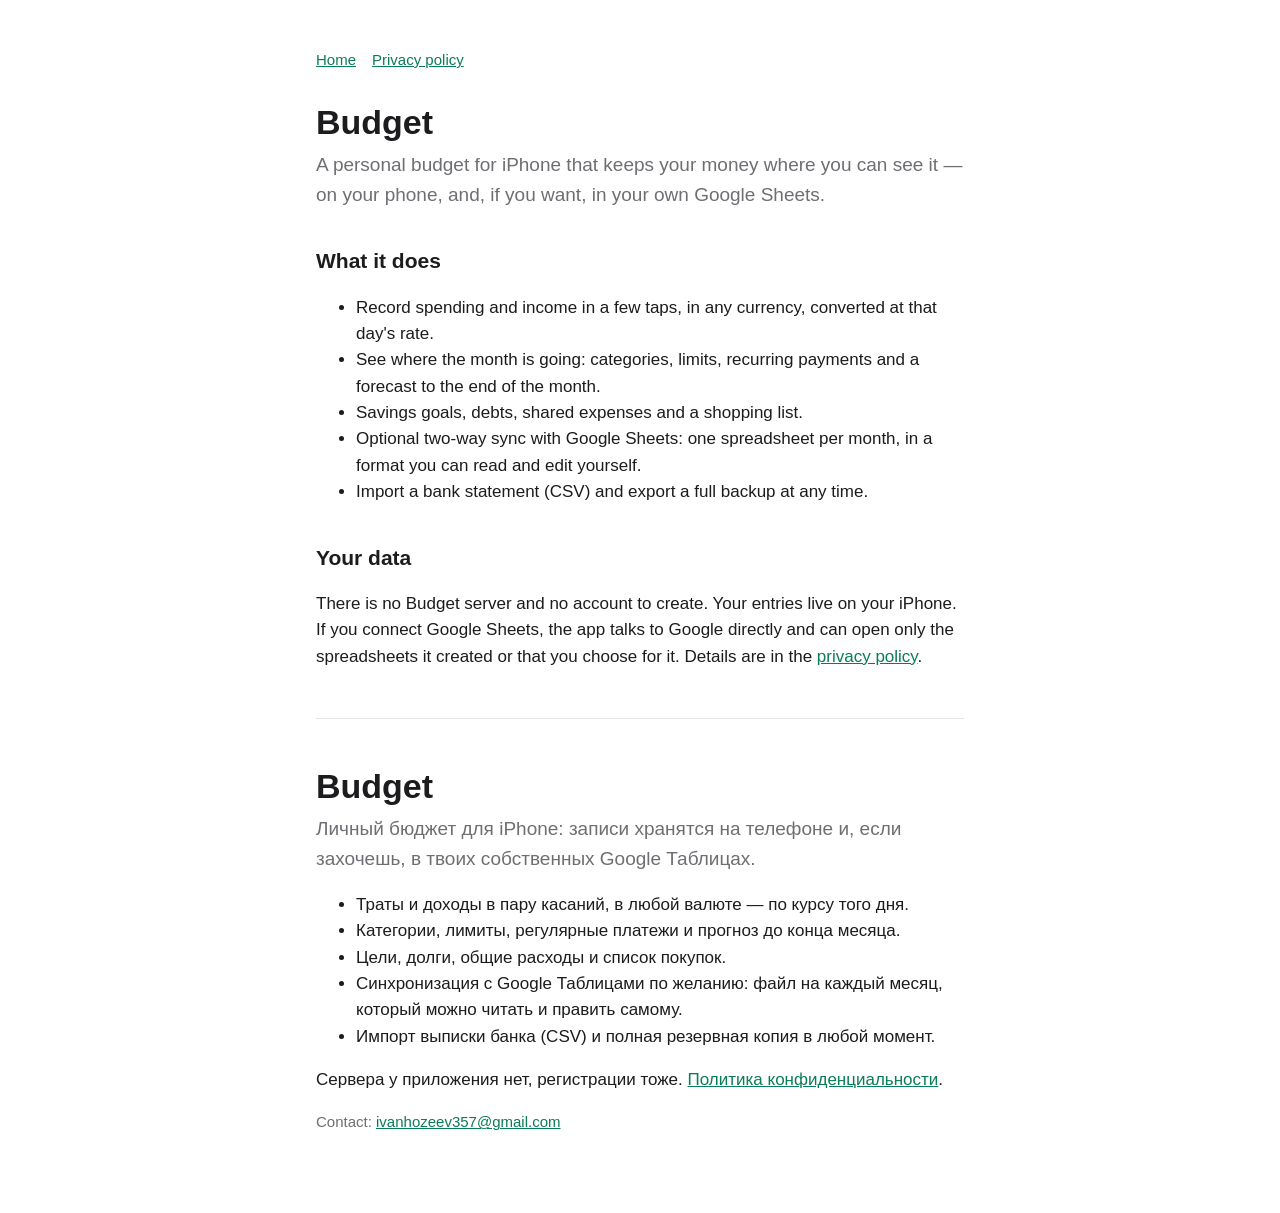
==== index.html @ ef304610 "Home page and privacy policy for Budget Co-Authored-By: Claude Opus 5.5 <noreply@anthropic.com>" ====
<!doctype html>
<html lang="en">
<head>
<meta charset="utf-8">
<meta name="viewport" content="width=device-width, initial-scale=1">
<title>Budget</title>
<meta name="description" content="Budget — a personal budget app for iPhone that works with your own Google Sheets.">
<link rel="stylesheet" href="style.css">
</head>
<body>
<main>
<nav><a href="./">Home</a><a href="privacy.html">Privacy policy</a></nav>

<h1>Budget</h1>
<p class="lead">A personal budget for iPhone that keeps your money where you can see it — on your phone, and, if you want, in your own Google Sheets.</p>

<h2>What it does</h2>
<ul>
<li>Record spending and income in a few taps, in any currency, converted at that day's rate.</li>
<li>See where the month is going: categories, limits, recurring payments and a forecast to the end of the month.</li>
<li>Savings goals, debts, shared expenses and a shopping list.</li>
<li>Optional two-way sync with Google Sheets: one spreadsheet per month, in a format you can read and edit yourself.</li>
<li>Import a bank statement (CSV) and export a full backup at any time.</li>
</ul>

<h2>Your data</h2>
<p>There is no Budget server and no account to create. Your entries live on your iPhone. If you connect Google Sheets, the app talks to Google directly and can open only the spreadsheets it created or that you choose for it. Details are in the <a href="privacy.html">privacy policy</a>.</p>

<hr>

<h1 lang="ru">Budget</h1>
<p class="lead" lang="ru">Личный бюджет для iPhone: записи хранятся на телефоне и, если захочешь, в твоих собственных Google Таблицах.</p>
<ul lang="ru">
<li>Траты и доходы в пару касаний, в любой валюте — по курсу того дня.</li>
<li>Категории, лимиты, регулярные платежи и прогноз до конца месяца.</li>
<li>Цели, долги, общие расходы и список покупок.</li>
<li>Синхронизация с Google Таблицами по желанию: файл на каждый месяц, который можно читать и править самому.</li>
<li>Импорт выписки банка (CSV) и полная резервная копия в любой момент.</li>
</ul>
<p lang="ru">Сервера у приложения нет, регистрации тоже. <a href="privacy.html#ru">Политика конфиденциальности</a>.</p>

<p class="muted">Contact: <a href="mailto:ivanhozeev357@gmail.com">ivanhozeev357@gmail.com</a></p>
</main>
</body>
</html>
---- style.css ----
:root { --bg: #ffffff; --fg: #1c1c1e; --muted: #6e6e73; --accent: #0a7d55; --rule: #e5e5ea; }
@media (prefers-color-scheme: dark) { :root { --bg: #000000; --fg: #f2f2f7; --muted: #98989f; --accent: #30d18f; --rule: #2c2c2e; } }
* { box-sizing: border-box; }
body { margin: 0; background: var(--bg); color: var(--fg); font: 17px/1.55 -apple-system, BlinkMacSystemFont, "Segoe UI", Roboto, sans-serif; }
main { max-width: 680px; margin: 0 auto; padding: 48px 16px 64px; }
h1 { font-size: 34px; line-height: 1.15; margin: 0 0 8px; font-weight: 800; }
h2 { font-size: 21px; margin: 36px 0 8px; }
p, li { color: var(--fg); }
.lead { color: var(--muted); font-size: 19px; margin-top: 0; }
.muted { color: var(--muted); font-size: 15px; }
a { color: var(--accent); }
hr { border: 0; border-top: 1px solid var(--rule); margin: 48px 0; }
nav { display: flex; gap: 16px; font-size: 15px; margin-bottom: 32px; }
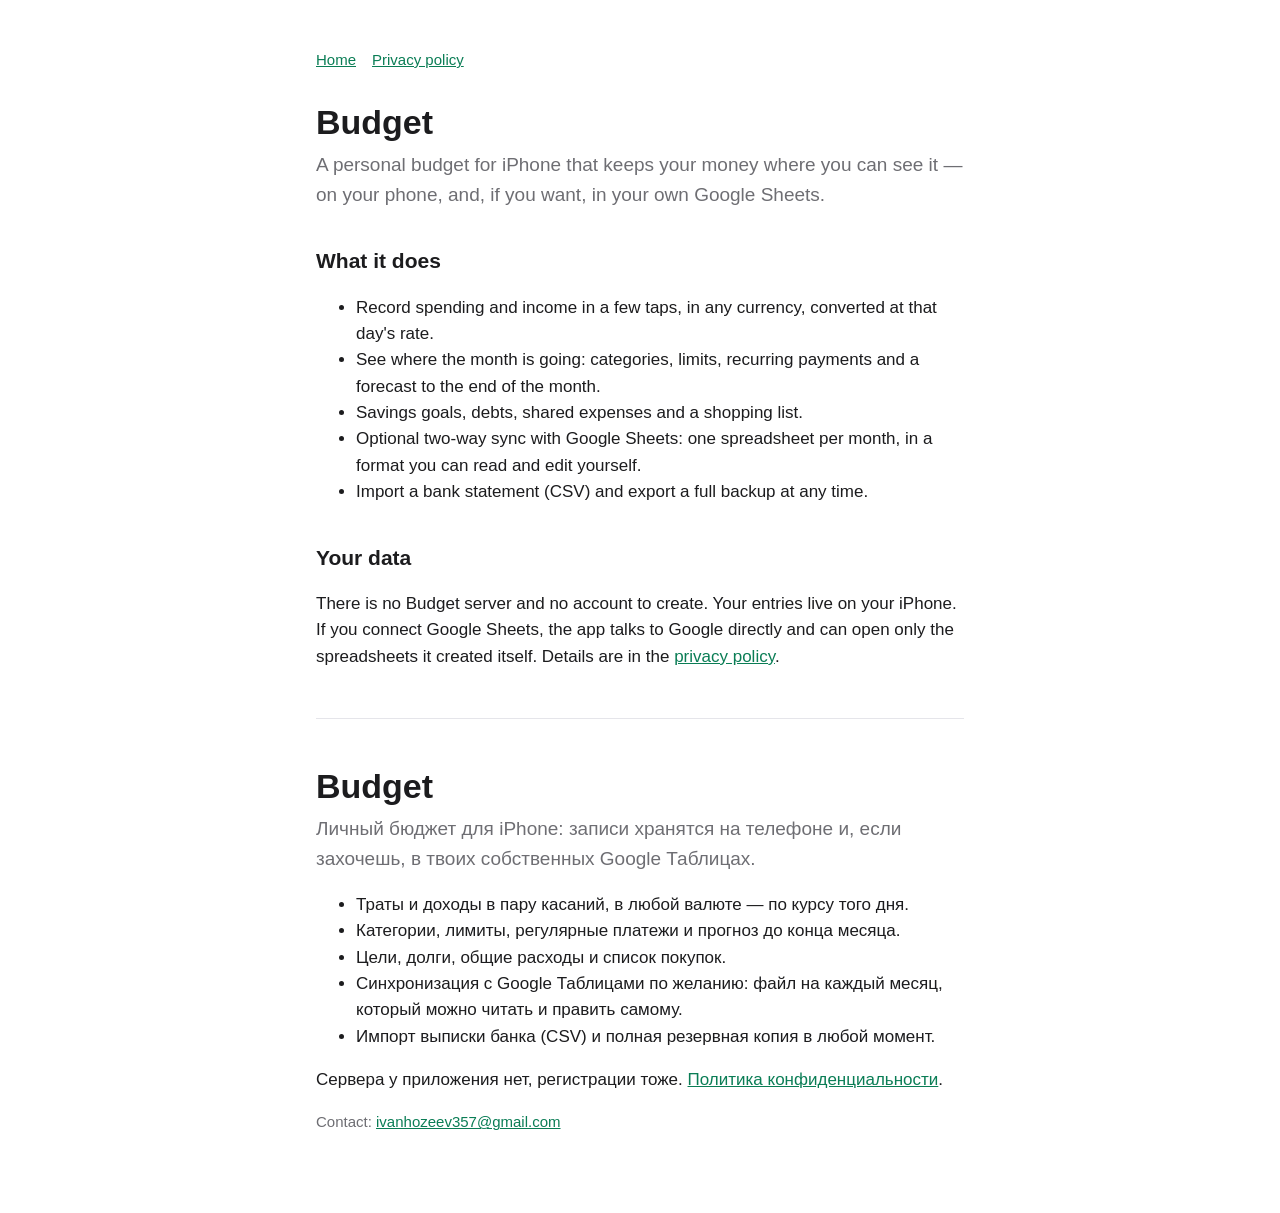
==== commit 531b7b71: "Privacy policy: the app opens only the spreadsheets it created Co-Authored-By: Claude Opus 5.5 <nore" ====
--- a/index.html
+++ b/index.html
@@ -24,7 +24,7 @@
 </ul>
 
 <h2>Your data</h2>
-<p>There is no Budget server and no account to create. Your entries live on your iPhone. If you connect Google Sheets, the app talks to Google directly and can open only the spreadsheets it created or that you choose for it. Details are in the <a href="privacy.html">privacy policy</a>.</p>
+<p>There is no Budget server and no account to create. Your entries live on your iPhone. If you connect Google Sheets, the app talks to Google directly and can open only the spreadsheets it created itself. Details are in the <a href="privacy.html">privacy policy</a>.</p>
 
 <hr>
 
